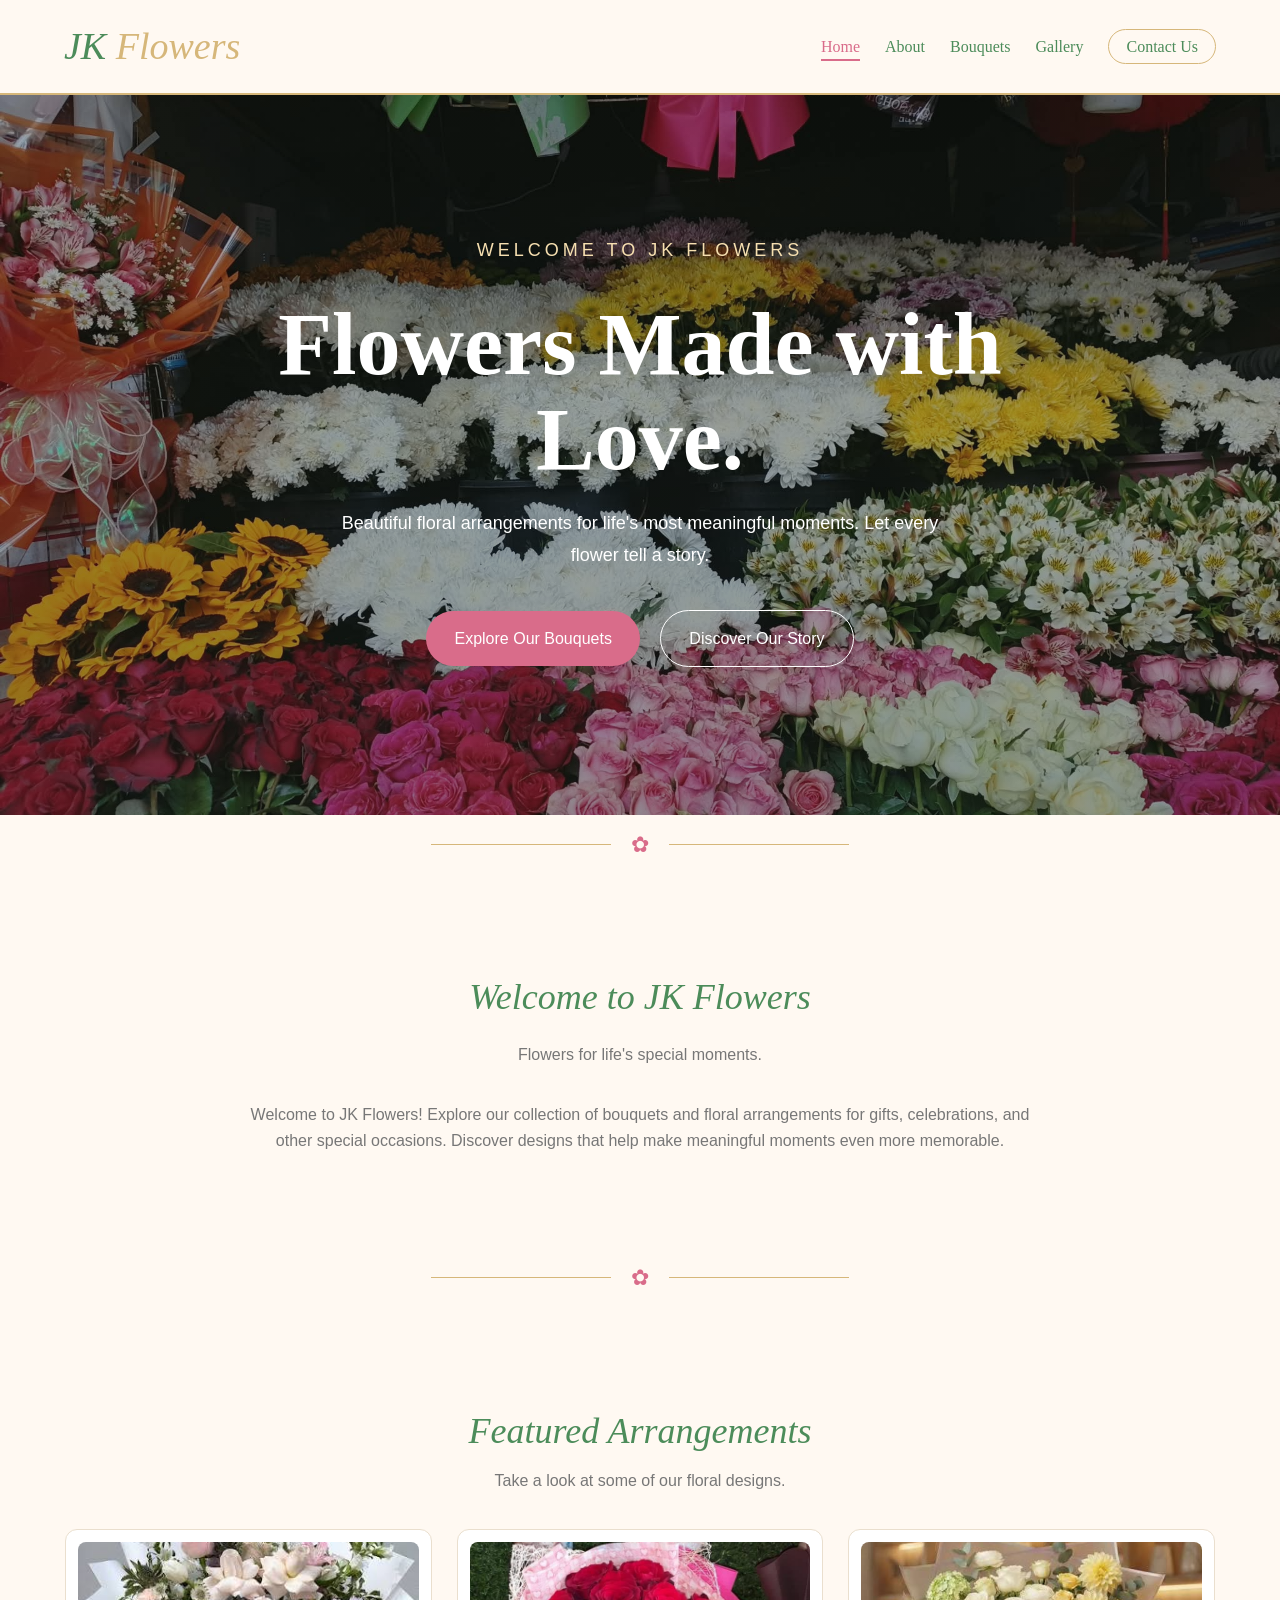
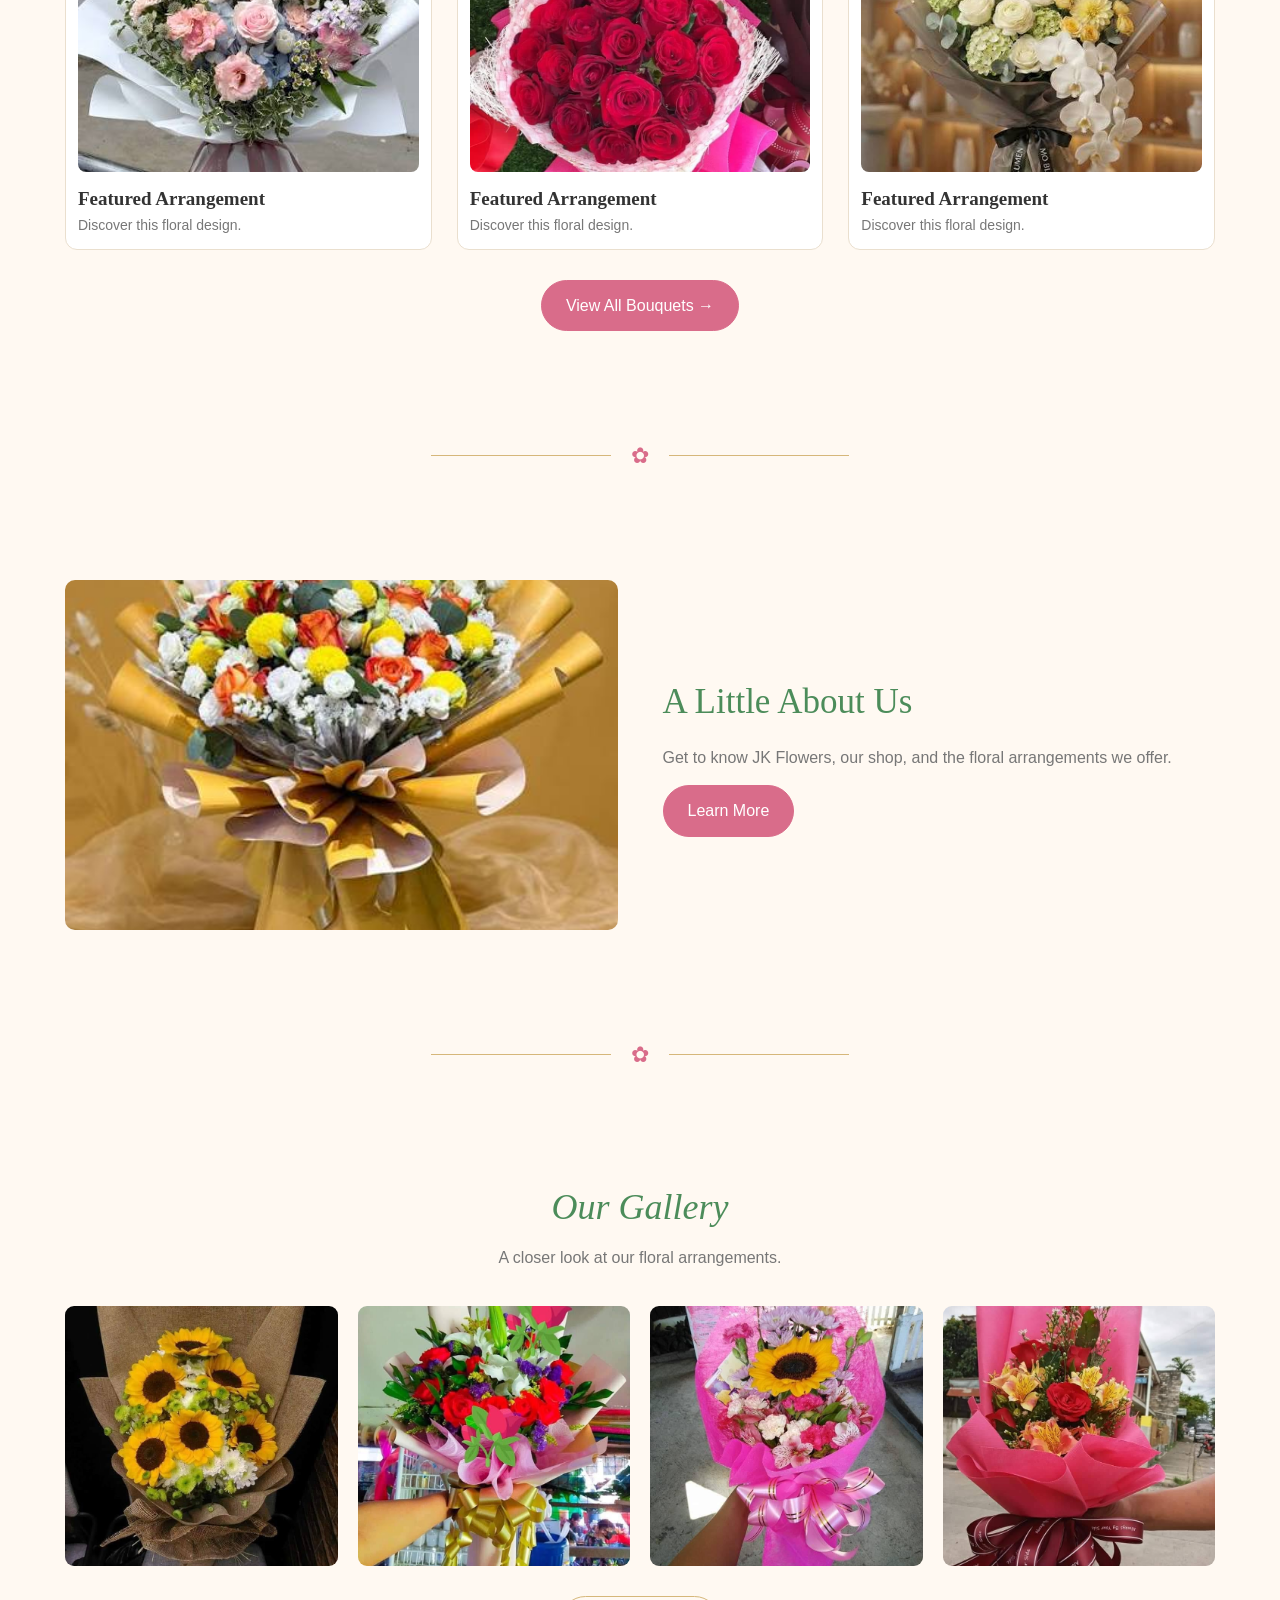
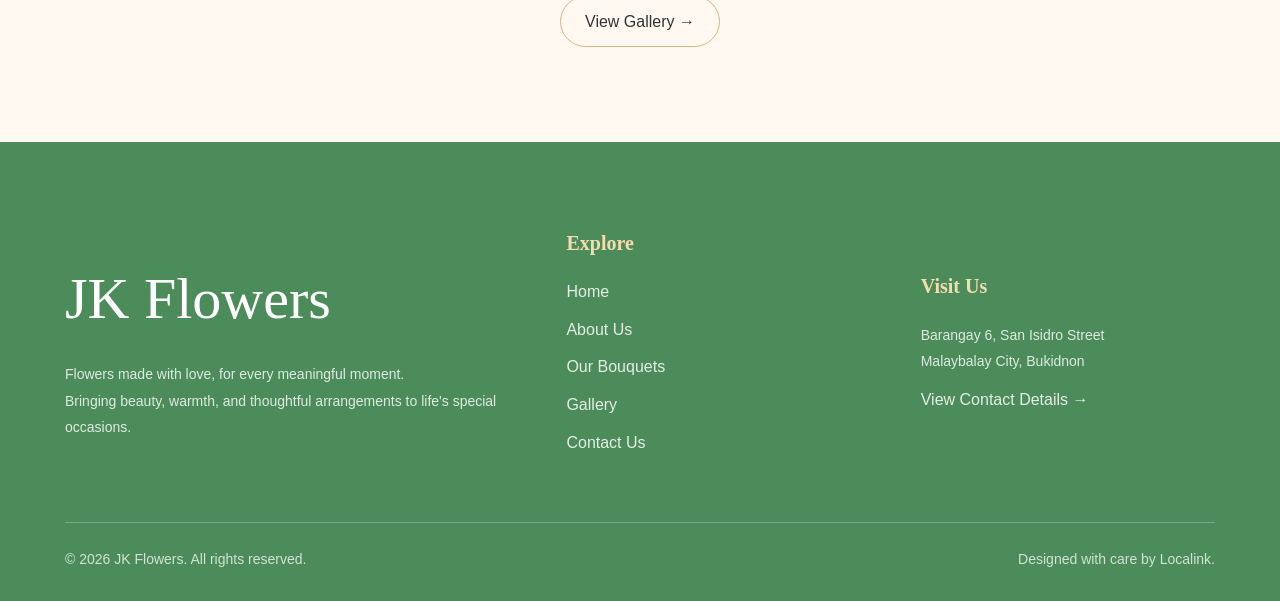
==== index.html @ 7b464dab "Add files via upload" ====
<!DOCTYPE html>
<html lang="en">
<head>
    <meta charset="UTF-8">
    <meta name="viewport" content="width=device-width, initial-scale=1.0">
    <meta name="description" content="Discover flower arrangements from JK Flowers in Malaybalay City.">
    <title>JK Flowers | Home</title>
    <link rel="stylesheet" href="style.css">
</head>
<body>

<header>
    <nav class="navbar">
        <a href="index.html" class="logo">JK <span>Flowers</span></a>

        <ul class="nav-links">
            <li><a href="index.html" class="active">Home</a></li>
            <li><a href="about.html">About</a></li>
            <li><a href="bouquets.html">Bouquets</a></li>
            <li><a href="gallery.html">Gallery</a></li>
            <li><a href="contact.html" class="contact-link">Contact Us</a></li>
        </ul>
    </nav>
</header>

<main>


<section class="hero-full">
    
    <div class="hero-content">
        <p class="eyebrow">WELCOME TO JK FLOWERS</p>

        <h1>Flowers Made with Love.</h1>

        <p>
            Beautiful floral arrangements for life's most
            meaningful moments. Let every flower tell a story.
        </p>

        <a href="bouquets.html" class="button">
            Explore Our Bouquets
        </a>

        <a href="about.html" class="button button-outline">
            Discover Our Story
        </a>
    </div>
</section>

<div class="section-divider">
    <span>✿</span>
</div>


    <section class="section">
        <div class="container intro">
            <div class="section-title">
                <h2>Welcome to JK Flowers</h2>
                <p>Flowers for life's special moments.</p>
            </div>

            <p>
                Welcome to JK Flowers! Explore our collection
                of bouquets and floral arrangements for gifts,
                celebrations, and other special occasions.
                Discover designs that help make meaningful
                moments even more memorable.
            </p>
        </div>
    </section>

<div class="section-divider">
    <span>✿</span>
</div>

    <section class="section">
        <div class="container">

            <div class="section-title">
                <h2>Featured Arrangements</h2>
                <p>Take a look at some of our floral designs.</p>
            </div>

            <div class="product-grid">

                <article class="product-card">
                    <img src="images/bouquet1.jpg"
                         alt="Featured flower arrangement one">
                    <h3>Featured Arrangement</h3>
                    <p>Discover this floral design.</p>
                </article>

                <article class="product-card">
                    <img src="images/bouquet2.jpg"
                         alt="Featured flower arrangement two">
                    <h3>Featured Arrangement</h3>
                    <p>Discover this floral design.</p>
                </article>

                <article class="product-card">
                    <img src="images/bouquet3.jpg"
                         alt="Featured flower arrangement three">
                    <h3>Featured Arrangement</h3>
                    <p>Discover this floral design.</p>
                </article>

            </div>

            <div style="text-align: center; margin-top: 30px;">
                <a href="bouquets.html" class="btn">
                    View All Bouquets →
                </a>
            </div>

        </div>
    </section>

<div class="section-divider">
    <span>✿</span>
</div>

    <section class="section">
        <div class="container about-layout">

            <div>
                <img src="images/shop.jpg"
                     alt="JK Flowers shop">
            </div>

            <div>
                <h2>A Little About Us</h2>

                <p>
                    Get to know JK Flowers, our shop, and the
                    floral arrangements we offer.
                </p>

                <a href="about.html" class="btn">
                    Learn More
                </a>
            </div>

        </div>
    </section>

<div class="section-divider">
    <span>✿</span>
</div>

    <section class="section">
        <div class="container">

            <div class="section-title">
                <h2>Our Gallery</h2>
                <p>A closer look at our floral arrangements.</p>
            </div>

            <div class="gallery-grid">
                <img src="images/bouquet4.jpg" alt="Flower arrangement">
                <img src="images/bouquet5.jpg" alt="Flower arrangement">
                <img src="images/bouquet6.jpg" alt="Flower arrangement">
                <img src="images/bouquet7.jpg" alt="Flower arrangement">
            </div>

            <div style="text-align: center; margin-top: 30px;">
                <a href="gallery.html" class="btn btn-outline">
                    View Gallery →
                </a>
            </div>

        </div>
    </section>

</main>


<footer class="site-footer">
    <div class="container">

        <div class="footer-content">

            <div class="footer-brand">
                <h2>JK Flowers</h2>
                <p>
                    Flowers made with love, for every
                    meaningful moment.
                </p>
                <p>
                    Bringing beauty, warmth, and thoughtful
                    arrangements to life's special occasions.
                </p>
            </div>

            <div class="footer-column">
                <h3>Explore</h3>
                <a href="index.html">Home</a>
                <a href="about.html">About Us</a>
                <a href="bouquets.html">Our Bouquets</a>
                <a href="gallery.html">Gallery</a>
                <a href="contact.html">Contact Us</a>
            </div>

            <div class="footer-column">
                <h3>Visit Us</h3>
                <p>Barangay 6, San Isidro Street</p>
                <p>Malaybalay City, Bukidnon</p>
                <a href="contact.html">View Contact Details →</a>
            </div>

        </div>

        <div class="footer-bottom">
            <p>© 2026 JK Flowers. All rights reserved.</p>
            <p>Designed with care by Localink.</p>
        </div>

    </div>
</footer>


</body>
</html>
---- style.css ----
:root {
    --rose: #D96C8A;
    --green: #4C8C5A;
    --white: #FFFFFF;
    --gold: #D6B77A;
    --ivory: #FFF9F2;
    --text: #333333;
    --muted: #777777;
}


* {
    margin: 0;
    padding: 0;
    box-sizing: border-box;
}

html {
    scroll-behavior: smooth;
}

body {
    background: var(--ivory);
    color: var(--text);
    font-family: Arial, Helvetica, sans-serif;
    line-height: 1.6;
}

img {
    display: block;
    width: 100%;
    object-fit: cover;
}

a {
    color: inherit;
    text-decoration: none;
}


@view-transition {
    navigation: auto;
}

::view-transition-old(root) {
    animation: fade-out 0.2s ease both;
}

::view-transition-new(root) {
    animation: fade-in 0.35s ease both;
}

@keyframes fade-out {
    from {
        opacity: 1;
    }

    to {
        opacity: 0;
    }
}

@keyframes fade-in {
    from {
        opacity: 0;
        transform: translateY(8px);
    }

    to {
        opacity: 1;
        transform: translateY(0);
    }
}



@keyframes page-entrance {
    from {
        opacity: 0;
        transform: translateY(10px);
    }

    to {
        opacity: 1;
        transform: translateY(0);
    }
}

body {
    animation: page-entrance 0.5s ease;
}



header {
    background: var(--ivory);
    border-bottom: 2px solid var(--gold);
    position: sticky;
    top: 0;
    z-index: 100;
}

.navbar {
    max-width: 1200px;
    width: 90%;
    margin: auto;
    padding: 16px 0;

    display: flex;
    align-items: center;
    justify-content: space-between;
    gap: 25px;
}

.logo {
    color: var(--green);
    font-family: Georgia, serif;
    font-size: 27px;
    font-weight: bold;
    font-style: italic;
}

.nav-links {
    display: flex;
    align-items: center;
    gap: 25px;
    list-style: none;
}

.nav-links a {
    color: var(--green);
    font-family: Georgia, serif;
    font-size: 16px;
    position: relative;
    transition: color 0.3s ease;
}



.nav-links a::after {
    content: "";
    position: absolute;
    width: 0;
    height: 2px;
    left: 0;
    bottom: -6px;
    background: var(--rose);
    transition: width 0.3s ease;
}

.nav-links a:hover::after,
.nav-links a.active::after {
    width: 100%;
}

.nav-links a:hover,
.nav-links a.active {
    color: var(--rose);
}

.contact-link {
    border: 1px solid var(--gold);
    border-radius: 25px;
    padding: 8px 17px;
}



.btn {
    display: inline-block;
    background: var(--rose);
    color: var(--white);
    border: 1px solid var(--rose);
    border-radius: 30px;
    padding: 12px 24px;
    transition: all 0.3s ease;
}

.btn:hover {
    background: var(--green);
    border-color: var(--green);
    transform: translateY(-3px);
}

.btn-outline {
    background: transparent;
    color: var(--text);
    border-color: var(--gold);
}

.btn-outline:hover {
    background: var(--gold);
    color: var(--white);
}



.container {
    max-width: 1150px;
    width: 90%;
    margin: auto;
}

.section {
    padding: 75px 0;
}

.section-title {
    text-align: center;
    margin-bottom: 35px;
}

.section-title h2 {
    color: var(--green);
    font-family: Georgia, serif;
    font-size: 36px;
    font-style: italic;
    font-weight: normal;
}

.section-title p {
    color: var(--muted);
    margin-top: 8px;
}



.hero {
    max-width: 1200px;
    width: 90%;
    margin: auto;
    padding: 65px 0;

    display: grid;
    grid-template-columns: 1fr 1fr;
    align-items: center;
    gap: 55px;
}

.hero-text h1 {
    font-family: Georgia, serif;
    font-size: clamp(42px, 5vw, 66px);
    font-weight: normal;
    line-height: 1.1;
    margin-bottom: 20px;
}

.hero-text h1 span {
    color: var(--rose);
    font-style: italic;
}

.hero-text p {
    color: var(--muted);
    margin-bottom: 25px;
}

.hero-buttons {
    display: flex;
    gap: 12px;
    flex-wrap: wrap;
}

.hero-image img {
    height: 390px;
    border-radius: 8px;
    box-shadow: 12px 12px 0 var(--gold);
    animation: gentle-float 6s ease-in-out infinite;
}

@keyframes gentle-float {
    0%, 100% {
        transform: translateY(0);
    }

    50% {
        transform: translateY(-7px);
    }
}



.intro {
    max-width: 800px;
    margin: auto;
    text-align: center;
}

.intro p {
    color: var(--muted);
    margin-top: 15px;
}



.product-grid {
    display: grid;
    grid-template-columns: repeat(3, 1fr);
    gap: 25px;
}

.product-card {
    background: var(--white);
    padding: 12px;
    border: 1px solid #eadfce;
    border-radius: 12px;
    overflow: hidden;

    transition:
        transform 0.35s ease,
        box-shadow 0.35s ease;
}

.product-card:hover {
    transform: translateY(-8px);
    box-shadow: 0 12px 25px rgba(51, 51, 51, 0.12);
}

.product-card img {
    height: 230px;
    border-radius: 8px;
    transition: transform 0.5s ease;
}

.product-card:hover img {
    transform: scale(1.04);
}

.product-card h3 {
    font-family: Georgia, serif;
    font-size: 19px;
    margin-top: 12px;
}

.product-card p {
    color: var(--muted);
    font-size: 14px;
}



.page-banner {
    text-align: center;
    padding: 55px 20px 35px;
}

.page-banner h1 {
    color: var(--green);
    font-family: Georgia, serif;
    font-size: 48px;
    font-weight: normal;
    font-style: italic;
}

.page-banner p {
    color: var(--muted);
    margin-top: 8px;
}



.about-layout {
    display: grid;
    grid-template-columns: 1fr 1fr;
    align-items: center;
    gap: 45px;
}

.about-layout img {
    height: 350px;
    border-radius: 10px;
}

.about-layout h2 {
    color: var(--green);
    font-family: Georgia, serif;
    font-size: 35px;
    font-weight: normal;
    margin-bottom: 15px;
}

.about-layout p {
    color: var(--muted);
    margin-bottom: 15px;
}



.bouquet-grid {
    display: grid;
    grid-template-columns: repeat(4, 1fr);
    gap: 25px;
}

.bouquet-card {
    text-align: center;
}

.bouquet-card img {
    height: 230px;
    border-radius: 9px;
    transition: transform 0.4s ease;
}

.bouquet-card:hover img {
    transform: scale(1.04);
}

.bouquet-info {
    background: var(--white);
    border: 1px solid var(--gold);
    border-radius: 12px;
    padding: 12px;
    margin-top: 12px;
}

.bouquet-info h3 {
    font-family: Georgia, serif;
    font-weight: normal;
}

.bouquet-info p {
    color: var(--muted);
    font-size: 13px;
}



.gallery-grid {
    display: grid;
    grid-template-columns: repeat(4, 1fr);
    gap: 20px;
}

.gallery-grid img {
    height: 260px;
    border-radius: 9px;
    transition:
        transform 0.4s ease,
        box-shadow 0.4s ease;
}

.gallery-grid img:hover {
    transform: scale(1.04);
    box-shadow: 0 10px 20px rgba(0, 0, 0, 0.15);
}

.contact-grid {
    display: grid;
    grid-template-columns: repeat(3, 1fr);
    gap: 22px;
}

.contact-card {
    background: var(--white);
    padding: 28px;
    border-radius: 12px;
    border: 1px solid #eadfce;
    text-align: center;

    transition:
        transform 0.3s ease,
        box-shadow 0.3s ease;
}

.contact-card:hover {
    transform: translateY(-6px);
    box-shadow: 0 8px 18px rgba(51, 51, 51, 0.08);
}

.contact-card h3 {
    color: var(--green);
    font-family: Georgia, serif;
    margin-bottom: 10px;
}

.contact-card p {
    color: var(--muted);
    font-size: 14px;
}

.map-link {
    display: inline-block;
    color: var(--rose);
    font-weight: bold;
    margin-top: 12px;
    transition: color 0.3s ease;
}

.map-link:hover {
    color: var(--green);
}


.map-section {
    margin-top: 50px;
    text-align: center;
}

.map-section h2 {
    color: var(--green);
    font-family: Georgia, serif;
    font-size: 32px;
    margin-bottom: 10px;
}

.map-section > p {
    color: var(--muted);
    margin-bottom: 20px;
}

.map-container {
    overflow: hidden;
    border-radius: 15px;
    border: 2px solid var(--gold);
    box-shadow: 0 8px 20px rgba(0, 0, 0, 0.08);
}

.map-container iframe {
    display: block;
    width: 100%;
    height: 350px;
    border: 0;
}



footer {
    background: var(--green);
    color: var(--white);
    margin-top: 60px;
    padding: 30px 5%;
}

.footer-content {
    max-width: 1150px;
    margin: auto;

    display: flex;
    align-items: center;
    justify-content: space-between;
    flex-wrap: wrap;
    gap: 25px;
}

.footer-content p {
    font-size: 14px;
}

.footer-content a {
    text-decoration: underline;
}



@media (max-width: 850px) {
    .navbar {
        flex-direction: column;
    }

    .nav-links {
        gap: 15px;
        flex-wrap: wrap;
        justify-content: center;
    }

    .hero {
        gap: 25px;
    }

    .bouquet-grid,
    .gallery-grid {
        grid-template-columns: repeat(2, 1fr);
    }
}



@media (max-width: 600px) {
    .hero,
    .about-layout {
        grid-template-columns: 1fr;
    }

    .hero {
        padding: 40px 0;
    }

    .hero-image img {
        height: 280px;
    }

    .product-grid,
    .contact-grid {
        grid-template-columns: 1fr;
    }

    .bouquet-grid,
    .gallery-grid {
        grid-template-columns: repeat(2, 1fr);
        gap: 12px;
    }

    .bouquet-card img,
    .gallery-grid img {
        height: 170px;
    }

    .section {
        padding: 45px 0;
    }

    .section-title h2 {
        font-size: 29px;
    }

    .page-banner h1 {
        font-size: 38px;
    }

    .footer-content {
        flex-direction: column;
        text-align: center;
    }

    .map-container iframe {
        height: 280px;
    }
}



@media (prefers-reduced-motion: reduce) {
    *,
    *::before,
    *::after {
        animation-duration: 0.01ms !important;
        animation-iteration-count: 1 !important;
        scroll-behavior: auto !important;
        transition-duration: 0.01ms !important;
    }
}



.contact-section {
    background: var(--ivory);
    padding: 80px 0;
}

.contact-grid {
    display: grid;
    grid-template-columns: repeat(3, 1fr);
    gap: 25px;
}

.contact-card {
    display: block;
    padding: 35px 25px;
    background: var(--white);
    border: 1px solid rgba(214, 183, 122, 0.35);
    border-radius: 18px;
    text-align: center;
    color: var(--text);
    text-decoration: none;
    box-shadow: 0 8px 25px rgba(0, 0, 0, 0.04);
    transition: transform 0.3s ease, box-shadow 0.3s ease;
}

.contact-card:hover {
    transform: translateY(-8px);
    box-shadow: 0 15px 35px rgba(0, 0, 0, 0.09);
}

.contact-icon {
    width: 60px;
    height: 60px;
    margin: 0 auto 20px;
    display: flex;
    align-items: center;
    justify-content: center;
    border-radius: 50%;
    background: var(--ivory);
    color: var(--rose);
    font-size: 30px;
}

.contact-card h3 {
    color: var(--green);
    margin-bottom: 15px;
    font-size: 21px;
}

.contact-card p {
    color: var(--muted);
    margin: 8px 0;
    line-height: 1.6;
}

.location-link {
    display: inline-block;
    margin-top: 18px;
    color: var(--rose);
    font-weight: bold;
}

.contact-note {
    display: inline-block;
    margin-top: 15px;
    color: var(--muted);
    font-size: 13px;
}



.map-popup {
    position: fixed;
    inset: 0;
    z-index: 9999;
    display: flex;
    align-items: center;
    justify-content: center;
    padding: 20px;
    opacity: 0;
    visibility: hidden;
    transition: opacity 0.3s ease, visibility 0.3s ease;
}

.map-popup:target {
    opacity: 1;
    visibility: visible;
}

.map-overlay {
    position: absolute;
    inset: 0;
    background: rgba(25, 35, 25, 0.7);
    backdrop-filter: blur(5px);
}

.map-popup-content {
    position: relative;
    z-index: 1;
    width: min(750px, 100%);
    padding: 25px;
    background: var(--white);
    border-radius: 18px;
    box-shadow: 0 20px 60px rgba(0, 0, 0, 0.2);
    transform: translateY(20px);
    transition: transform 0.3s ease;
}

.map-popup:target .map-popup-content {
    transform: translateY(0);
}

.map-popup-header {
    display: flex;
    align-items: center;
    justify-content: space-between;
    gap: 15px;
    margin-bottom: 20px;
}

.map-popup-header h2 {
    color: var(--green);
    margin-top: 5px;
}

.map-close {
    display: flex;
    align-items: center;
    justify-content: center;
    width: 40px;
    height: 40px;
    border-radius: 50%;
    background: var(--ivory);
    color: var(--rose);
    text-decoration: none;
    font-size: 28px;
    transition: background 0.3s ease;
}

.map-close:hover {
    background: #f5e5e9;
}

.map-popup iframe {
    display: block;
    width: 100%;
    border-radius: 12px;
}

.map-directions {
    display: inline-block;
    margin-top: 18px;
}



@media (max-width: 850px) {
    .contact-grid {
        grid-template-columns: 1fr 1fr;
    }
}

@media (max-width: 600px) {
    .contact-grid {
        grid-template-columns: 1fr;
    }

    .map-popup-content {
        padding: 18px;
    }

    .map-popup iframe {
        height: 320px;
    }
}

/* ==================================
   NEW CURSIVE LOGO
================================== */

.logo {
    font-family: "Brush Script MT", "Segoe Script", cursive;
    font-size: 38px;
    font-weight: normal;
    letter-spacing: 0;
    color: var(--green);
    text-decoration: none;
}
.logo span {
    color: #D6B77A;
    font-size: 38px;
}

/* ==================================
   LARGE HOMEPAGE HERO
================================== */

.hero {
    min-height: 680px;
}

.hero-full {
    position: relative;
    min-height: 720px;
    display: flex;
    align-items: center;
    justify-content: center;
    overflow: hidden;
    background:
        linear-gradient(
            rgba(25, 35, 25, 0.35),
            rgba(25, 35, 25, 0.48)
        ),
        url("images/hero.jpg") center 45% / cover no-repeat;
    color: white;
    text-align: center;
}

.hero-full .hero-content {
    position: relative;
    z-index: 2;
    width: min(850px, 90%);
    padding: 80px 20px;
}

.hero-full .eyebrow {
    color: #f6dfb0;
    letter-spacing: 4px;
}

.hero-full h1 {
    color: white;
    font-family: Georgia, serif;
    font-size: clamp(48px, 7vw, 88px);
    line-height: 1.08;
    margin: 20px 0;
}

.hero-full p {
    color: white;
    font-size: 18px;
    line-height: 1.8;
    max-width: 620px;
    margin: 0 auto 30px;
}

.hero-full .button {
    display: inline-block;
    margin: 6px;
}

/* ==================================
   SECTION SEPARATORS
================================== */

.section-divider {
    display: flex;
    align-items: center;
    justify-content: center;
    gap: 20px;
    padding: 12px 0;
    background: var(--ivory);
}

.section-divider::before,
.section-divider::after {
    content: "";
    width: min(180px, 25%);
    height: 1px;
    background: var(--gold);
}

.section-divider span {
    color: var(--rose);
    font-size: 22px;
}

/* Give sections more breathing room */

.section {
    padding-top: 95px;
    padding-bottom: 95px;
}

/* ==================================
   BIGGER FOOTER
================================== */

.site-footer {
    background: var(--green);
    color: white;
    padding: 85px 0 30px;
    margin-top: 0;
}

.footer-content {
    display: grid;
    grid-template-columns: 1.5fr 1fr 1fr;
    gap: 60px;
    padding-bottom: 55px;
}

.footer-brand h2 {
    font-family: "Brush Script MT", "Segoe Script", cursive;
    font-size: 58px;
    font-weight: normal;
    color: white;
    margin-bottom: 15px;
}

.footer-brand p,
.footer-column p {
    color: rgba(255, 255, 255, 0.82);
    line-height: 1.9;
}

.footer-column h3 {
    color: #f4dcae;
    font-family: Georgia, serif;
    font-size: 20px;
    margin-bottom: 20px;
}

.footer-column a {
    display: block;
    width: fit-content;
    margin: 12px 0;
    color: rgba(255, 255, 255, 0.85);
    text-decoration: none;
    transition: color 0.3s ease, transform 0.3s ease;
}

.footer-column a:hover {
    color: #f4dcae;
    transform: translateX(5px);
}

.footer-bottom {
    border-top: 1px solid rgba(255, 255, 255, 0.25);
    padding-top: 25px;
    display: flex;
    justify-content: space-between;
    gap: 15px;
    flex-wrap: wrap;
    color: rgba(255, 255, 255, 0.75);
    font-size: 14px;
}

/* ==================================
   PRODUCT POPUP
================================== */

.product-popup {
    position: fixed;
    inset: 0;
    z-index: 9999;
    display: flex;
    justify-content: center;
    align-items: center;
    padding: 20px;
    opacity: 0;
    visibility: hidden;
    transition: opacity 0.3s ease, visibility 0.3s ease;
}

.product-popup:target {
    opacity: 1;
    visibility: visible;
}

.product-overlay {
    position: absolute;
    inset: 0;
    background: rgba(25, 35, 25, 0.75);
    backdrop-filter: blur(6px);
}

.product-popup-content {
    position: relative;
    z-index: 1;
    width: min(850px, 100%);
    background: var(--white);
    border-radius: 20px;
    overflow: hidden;
    display: grid;
    grid-template-columns: 1fr 1fr;
    box-shadow: 0 20px 70px rgba(0, 0, 0, 0.25);
    transform: translateY(25px);
    transition: transform 0.3s ease;
}

.product-popup:target .product-popup-content {
    transform: translateY(0);
}

.product-popup-image {
    width: 100%;
    height: 100%;
    min-height: 430px;
    object-fit: cover;
}

.product-popup-details {
    padding: 45px 35px;
    display: flex;
    flex-direction: column;
    justify-content: center;
}

.product-popup-details .eyebrow {
    color: var(--rose);
    letter-spacing: 2px;
    font-size: 12px;
}

.product-popup-details h2 {
    color: var(--green);
    font-family: Georgia, serif;
    font-size: 32px;
    margin: 12px 0;
}

.product-price {
    color: var(--rose);
    font-size: 19px;
    font-weight: bold;
    margin: 18px 0;
}

.product-description {
    color: var(--muted);
    line-height: 1.8;
}

.product-popup-actions {
    display: flex;
    align-items: center;
    gap: 12px;
    flex-wrap: wrap;
    margin-top: 28px;
}

.product-next,
.product-prev {
    display: inline-block;
    padding: 12px 20px;
    background: var(--rose);
    color: white;
    text-decoration: none;
    border-radius: 30px;
    transition: background 0.3s ease;
}

.product-next:hover,
.product-prev:hover {
    background: var(--green);
}

.product-close {
    position: absolute;
    z-index: 2;
    top: 15px;
    right: 18px;
    width: 38px;
    height: 38px;
    display: flex;
    align-items: center;
    justify-content: center;
    border-radius: 50%;
    background: var(--ivory);
    color: var(--green);
    text-decoration: none;
    font-size: 25px;
}

/* Make product cards clickable */

.product-card {
    cursor: pointer;
}

.product-card a {
    text-decoration: none;
    color: inherit;
}

/* ==================================
   RESPONSIVE DESIGN
================================== */

@media (max-width: 850px) {
    .footer-content {
        grid-template-columns: 1fr 1fr;
        gap: 35px;
    }

    .hero-full {
        min-height: 600px;
    }
}

@media (max-width: 600px) {
    .logo {
        font-size: 30px;
    }

    .hero-full {
        min-height: 570px;
    }

    .hero-full h1 {
        font-size: 48px;
    }

    .section {
        padding-top: 65px;
        padding-bottom: 65px;
    }

    .footer-content {
        grid-template-columns: 1fr;
        gap: 30px;
    }

    .footer-brand h2 {
        font-size: 48px;
    }

    .product-popup-content {
        grid-template-columns: 1fr;
        max-height: 90vh;
        overflow-y: auto;
    }

    .product-popup-image {
        min-height: 250px;
        max-height: 300px;
    }

    .product-popup-details {
        padding: 25px;
    }
}
.hero-full .button {
    display: inline-block;
    padding: 15px 28px;
    margin: 8px;
    border-radius: 30px;
    background: var(--rose);
    color: white;
    text-decoration: none;
    transition: 0.3s ease;
}

.hero-full .button:hover {
    background: var(--green);
    transform: translateY(-3px);
}

.hero-full .button-outline {
    background: transparent;
    border: 1px solid white;
    color: white;
}

.hero-full .button-outline:hover {
    background: white;
    color: var(--green);
}
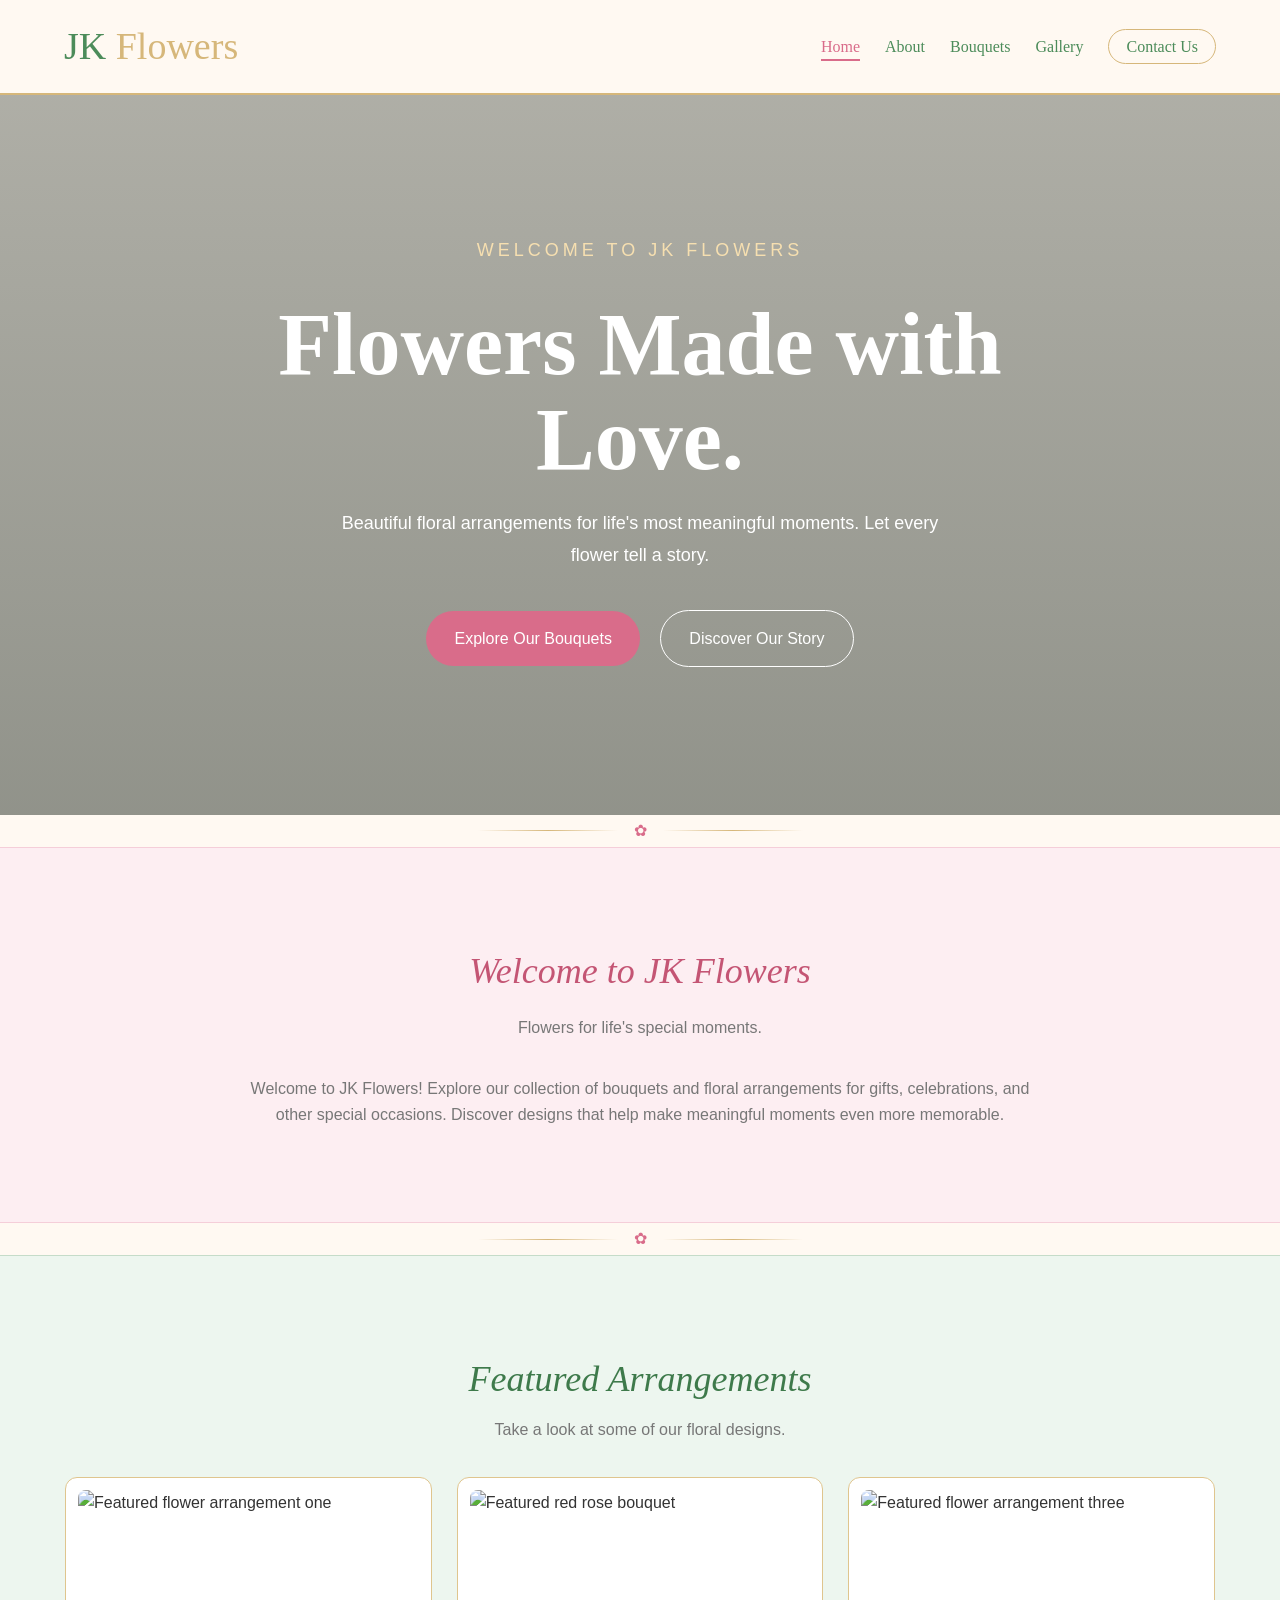
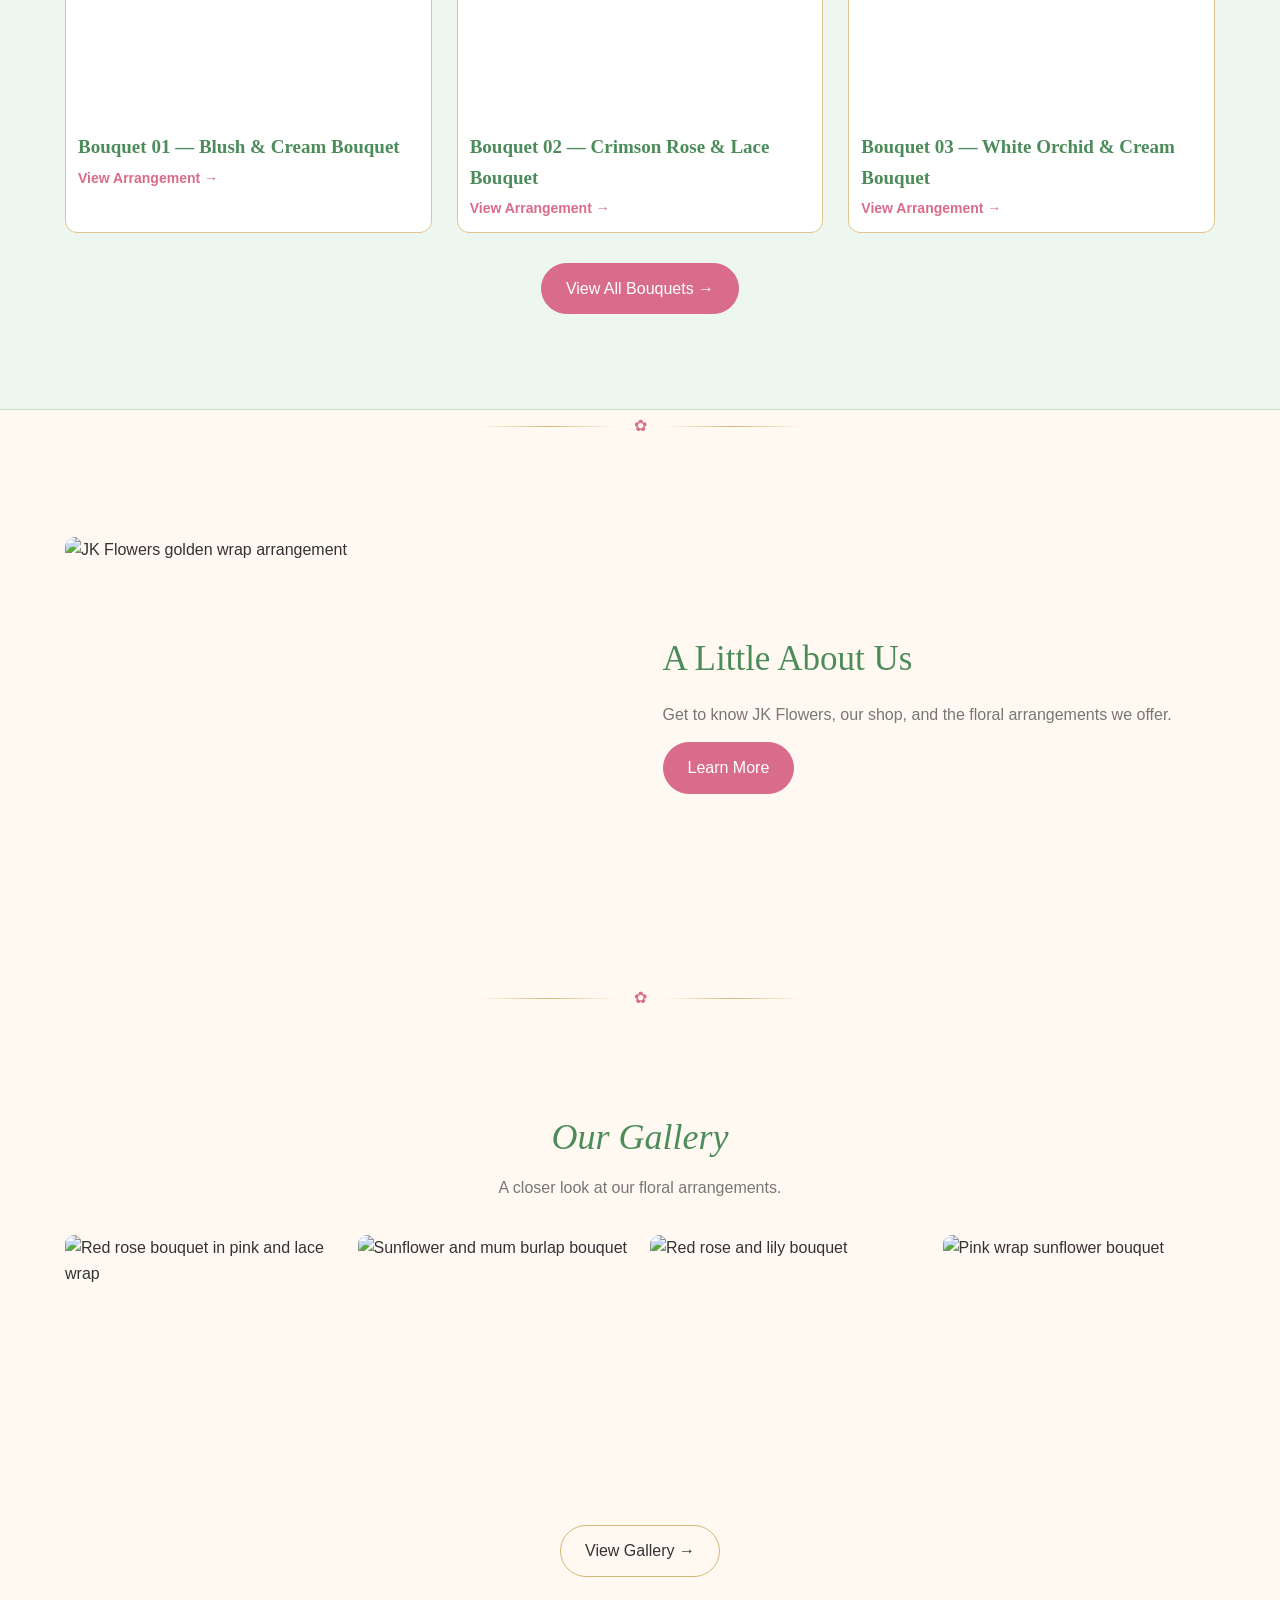
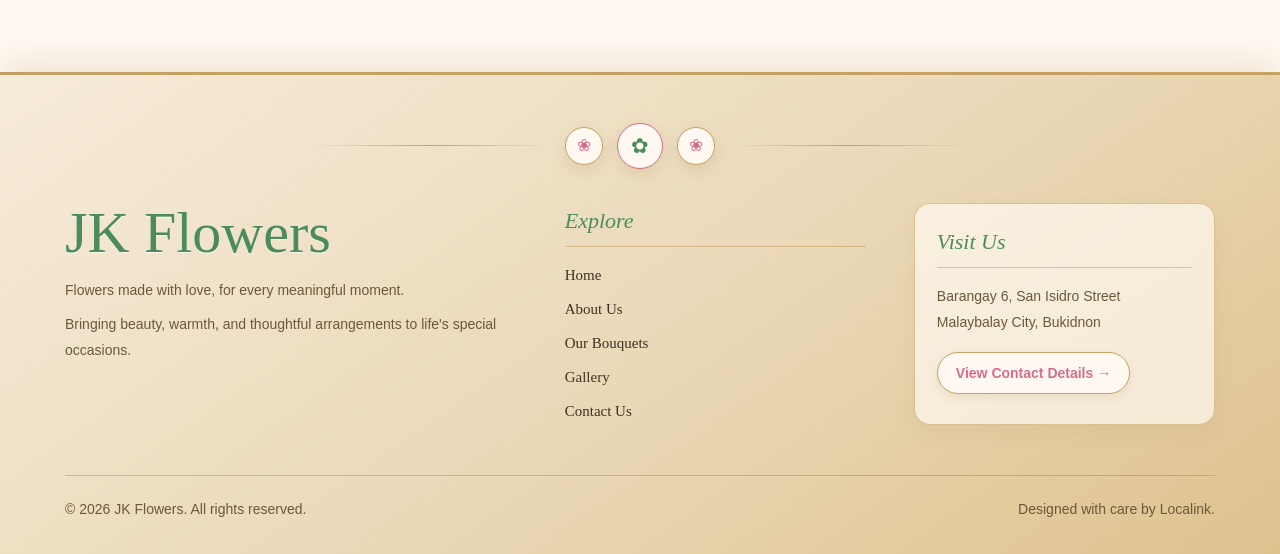
==== commit d139a2a7: "Refactor HTML structure and update content" ====
--- a/index.html
+++ b/index.html
@@ -1,4 +1,3 @@
-
 <!DOCTYPE html>
 <html lang="en">
 <head>
@@ -26,9 +25,8 @@
 
 <main>
 
-
 <section class="hero-full">
-    
+
     <div class="hero-content">
         <p class="eyebrow">WELCOME TO JK FLOWERS</p>
 
@@ -49,12 +47,11 @@
     </div>
 </section>
 
-<div class="section-divider">
-    <span>✿</span>
-</div>
-
-
-    <section class="section">
+<div class="section-divider divider-floral">
+    <span>✿</span>
+</div>
+
+    <section class="section welcome-palette">
         <div class="container intro">
             <div class="section-title">
                 <h2>Welcome to JK Flowers</h2>
@@ -71,11 +68,11 @@
         </div>
     </section>
 
-<div class="section-divider">
-    <span>✿</span>
-</div>
-
-    <section class="section">
+<div class="section-divider divider-floral">
+    <span>✿</span>
+</div>
+
+    <section class="section featured-palette">
         <div class="container">
 
             <div class="section-title">
@@ -85,26 +82,26 @@
 
             <div class="product-grid">
 
-                <article class="product-card">
-                    <img src="images/bouquet1.jpg"
+                <a href="bouquets.html#product-1" class="product-card">
+                    <img src="assets/bouquet1.jpg"
                          alt="Featured flower arrangement one">
-                    <h3>Featured Arrangement</h3>
-                    <p>Discover this floral design.</p>
-                </article>
-
-                <article class="product-card">
-                    <img src="images/bouquet2.jpg"
-                         alt="Featured flower arrangement two">
-                    <h3>Featured Arrangement</h3>
-                    <p>Discover this floral design.</p>
-                </article>
-
-                <article class="product-card">
-                    <img src="images/bouquet3.jpg"
+                    <h3>Bouquet 01 — Blush &amp; Cream Bouquet</h3>
+                    <p>View Arrangement →</p>
+                </a>
+
+                <a href="bouquets.html#product-2" class="product-card">
+                    <img src="assets/bouquet2.jpg"
+                         alt="Featured red rose bouquet">
+                    <h3>Bouquet 02 — Crimson Rose &amp; Lace Bouquet</h3>
+                    <p>View Arrangement →</p>
+                </a>
+
+                <a href="bouquets.html#product-3" class="product-card">
+                    <img src="assets/bouquet3.jpg"
                          alt="Featured flower arrangement three">
-                    <h3>Featured Arrangement</h3>
-                    <p>Discover this floral design.</p>
-                </article>
+                    <h3>Bouquet 03 — White Orchid &amp; Cream Bouquet</h3>
+                    <p>View Arrangement →</p>
+                </a>
 
             </div>
 
@@ -117,7 +114,7 @@
         </div>
     </section>
 
-<div class="section-divider">
+<div class="section-divider divider-floral">
     <span>✿</span>
 </div>
 
@@ -125,8 +122,8 @@
         <div class="container about-layout">
 
             <div>
-                <img src="images/shop.jpg"
-                     alt="JK Flowers shop">
+                <img src="assets/shop.jpg"
+                     alt="JK Flowers golden wrap arrangement">
             </div>
 
             <div>
@@ -145,7 +142,7 @@
         </div>
     </section>
 
-<div class="section-divider">
+<div class="section-divider divider-floral">
     <span>✿</span>
 </div>
 
@@ -158,10 +155,10 @@
             </div>
 
             <div class="gallery-grid">
-                <img src="images/bouquet4.jpg" alt="Flower arrangement">
-                <img src="images/bouquet5.jpg" alt="Flower arrangement">
-                <img src="images/bouquet6.jpg" alt="Flower arrangement">
-                <img src="images/bouquet7.jpg" alt="Flower arrangement">
+                <img src="assets/bouquet2.jpg" alt="Red rose bouquet in pink and lace wrap">
+                <img src="assets/bouquet4.jpg" alt="Sunflower and mum burlap bouquet">
+                <img src="assets/bouquet5.jpg" alt="Red rose and lily bouquet">
+                <img src="assets/bouquet6.jpg" alt="Pink wrap sunflower bouquet">
             </div>
 
             <div style="text-align: center; margin-top: 30px;">
@@ -175,9 +172,14 @@
 
 </main>
 
-
 <footer class="site-footer">
     <div class="container">
+
+        <div class="footer-bloom-crown">
+            <span>❀</span>
+            <span>✿</span>
+            <span>❀</span>
+        </div>
 
         <div class="footer-content">
 
@@ -202,11 +204,11 @@
                 <a href="contact.html">Contact Us</a>
             </div>
 
-            <div class="footer-column">
+            <div class="footer-column footer-visit-card">
                 <h3>Visit Us</h3>
                 <p>Barangay 6, San Isidro Street</p>
                 <p>Malaybalay City, Bukidnon</p>
-                <a href="contact.html">View Contact Details →</a>
+                <a href="contact.html" class="footer-pill-link">View Contact Details →</a>
             </div>
 
         </div>
@@ -219,6 +221,5 @@
     </div>
 </footer>
 
-
 </body>
 </html>
--- a/style.css
+++ b/style.css
@@ -1,13 +1,23 @@
 :root {
     --rose: #D96C8A;
+    --rose-deep: #C45574;
     --green: #4C8C5A;
+    --green-deep: #3E7A4B;
     --white: #FFFFFF;
     --gold: #D6B77A;
+    --gold-soft: #DFC58E;
+    --champagne: #EAD8B7;
+    --champagne-light: #F7ECDA;
+    --champagne-deep: #C5A164;
+    --champagne-ink: #3E3323;
+    --champagne-muted: #6C583B;
+    --blush-mist: #FDEEF2;
+    --sage-dew: #EDF6EF;
     --ivory: #FFF9F2;
     --text: #333333;
+    --charcoal: #3A3532;
     --muted: #777777;
 }
-
 
 * {
     margin: 0;
@@ -24,6 +34,7 @@
     color: var(--text);
     font-family: Arial, Helvetica, sans-serif;
     line-height: 1.6;
+    animation: page-entrance 0.5s ease;
 }
 
 img {
@@ -37,7 +48,6 @@
     text-decoration: none;
 }
 
-
 @view-transition {
     navigation: auto;
 }
@@ -72,8 +82,6 @@
     }
 }
 
-
-
 @keyframes page-entrance {
     from {
         opacity: 0;
@@ -85,12 +93,6 @@
         transform: translateY(0);
     }
 }
-
-body {
-    animation: page-entrance 0.5s ease;
-}
-
-
 
 header {
     background: var(--ivory);
@@ -105,7 +107,6 @@
     width: 90%;
     margin: auto;
     padding: 16px 0;
-
     display: flex;
     align-items: center;
     justify-content: space-between;
@@ -113,11 +114,17 @@
 }
 
 .logo {
-    color: var(--green);
-    font-family: Georgia, serif;
-    font-size: 27px;
-    font-weight: bold;
-    font-style: italic;
+    font-family: "Brush Script MT", "Segoe Script", cursive;
+    font-size: 38px;
+    font-weight: normal;
+    letter-spacing: 0;
+    color: var(--green);
+    text-decoration: none;
+}
+
+.logo span {
+    color: #D6B77A;
+    font-size: 38px;
 }
 
 .nav-links {
@@ -134,8 +141,6 @@
     position: relative;
     transition: color 0.3s ease;
 }
-
-
 
 .nav-links a::after {
     content: "";
@@ -164,8 +169,6 @@
     padding: 8px 17px;
 }
 
-
-
 .btn {
     display: inline-block;
     background: var(--rose);
@@ -189,11 +192,9 @@
 }
 
 .btn-outline:hover {
-    background: var(--gold);
-    color: var(--white);
-}
-
-
+    background: var(--champagne);
+    color: var(--champagne-ink);
+}
 
 .container {
     max-width: 1150px;
@@ -202,7 +203,35 @@
 }
 
 .section {
-    padding: 75px 0;
+    padding: 95px 0;
+}
+
+.welcome-palette {
+    background: var(--blush-mist);
+    border-top: 1px solid rgba(217, 108, 138, 0.25);
+    border-bottom: 1px solid rgba(217, 108, 138, 0.25);
+}
+
+.welcome-palette .section-title h2 {
+    color: var(--rose-deep);
+}
+
+.welcome-palette p {
+    color: var(--charcoal);
+}
+
+.featured-palette {
+    background: var(--sage-dew);
+    border-top: 1px solid rgba(76, 140, 90, 0.25);
+    border-bottom: 1px solid rgba(76, 140, 90, 0.25);
+}
+
+.featured-palette .section-title h2 {
+    color: var(--green-deep);
+}
+
+.featured-palette .product-card {
+    border-color: var(--gold-soft);
 }
 
 .section-title {
@@ -223,62 +252,118 @@
     margin-top: 8px;
 }
 
-
-
-.hero {
-    max-width: 1200px;
-    width: 90%;
-    margin: auto;
-    padding: 65px 0;
-
-    display: grid;
-    grid-template-columns: 1fr 1fr;
-    align-items: center;
-    gap: 55px;
-}
-
-.hero-text h1 {
+.hero-full {
+    position: relative;
+    min-height: 720px;
+    display: flex;
+    align-items: center;
+    justify-content: center;
+    overflow: hidden;
+    background:
+        linear-gradient(
+            rgba(25, 35, 25, 0.35),
+            rgba(25, 35, 25, 0.48)
+        ),
+        url("assets/hero.jpg") center 45% / cover no-repeat;
+    color: white;
+    text-align: center;
+}
+
+.hero-full .hero-content {
+    position: relative;
+    z-index: 2;
+    width: min(850px, 90%);
+    padding: 80px 20px;
+}
+
+.hero-full .eyebrow {
+    color: #f6dfb0;
+    letter-spacing: 4px;
+}
+
+.hero-full h1 {
+    color: white;
     font-family: Georgia, serif;
-    font-size: clamp(42px, 5vw, 66px);
-    font-weight: normal;
-    line-height: 1.1;
-    margin-bottom: 20px;
-}
-
-.hero-text h1 span {
+    font-size: clamp(48px, 7vw, 88px);
+    line-height: 1.08;
+    margin: 20px 0;
+}
+
+.hero-full p {
+    color: white;
+    font-size: 18px;
+    line-height: 1.8;
+    max-width: 620px;
+    margin: 0 auto 30px;
+}
+
+.hero-full .button {
+    display: inline-block;
+    padding: 15px 28px;
+    margin: 8px;
+    border-radius: 30px;
+    background: var(--rose);
+    color: white;
+    text-decoration: none;
+    transition: 0.3s ease;
+}
+
+.hero-full .button:hover {
+    background: var(--green);
+    transform: translateY(-3px);
+}
+
+.hero-full .button-outline {
+    background: transparent;
+    border: 1px solid white;
+    color: white;
+}
+
+.hero-full .button-outline:hover {
+    background: white;
+    color: var(--green);
+}
+
+.section-divider {
+    display: flex;
+    align-items: center;
+    justify-content: center;
+    gap: 20px;
+    padding: 12px 0;
+    background: var(--ivory);
+}
+
+.section-divider::before,
+.section-divider::after {
+    content: "";
+    width: min(180px, 25%);
+    height: 1px;
+    background: var(--gold);
+}
+
+.section-divider span {
     color: var(--rose);
-    font-style: italic;
-}
-
-.hero-text p {
-    color: var(--muted);
-    margin-bottom: 25px;
-}
-
-.hero-buttons {
-    display: flex;
-    gap: 12px;
-    flex-wrap: wrap;
-}
-
-.hero-image img {
-    height: 390px;
-    border-radius: 8px;
-    box-shadow: 12px 12px 0 var(--gold);
-    animation: gentle-float 6s ease-in-out infinite;
-}
-
-@keyframes gentle-float {
-    0%, 100% {
-        transform: translateY(0);
-    }
-
-    50% {
-        transform: translateY(-7px);
-    }
-}
-
-
+    font-size: 22px;
+}
+
+.section-divider.divider-floral {
+    gap: 16px;
+    padding: 8px 0;
+    background: transparent;
+}
+
+.section-divider.divider-floral::before,
+.section-divider.divider-floral::after {
+    flex: 1;
+    width: auto;
+    max-width: 140px;
+    background: linear-gradient(90deg, transparent, var(--gold), transparent);
+}
+
+.section-divider.divider-floral span {
+    font-size: 16px;
+    line-height: 1;
+}
 
 .intro {
     max-width: 800px;
@@ -291,8 +376,6 @@
     margin-top: 15px;
 }
 
-
-
 .product-grid {
     display: grid;
     grid-template-columns: repeat(3, 1fr);
@@ -300,12 +383,13 @@
 }
 
 .product-card {
+    display: block;
     background: var(--white);
     padding: 12px;
     border: 1px solid #eadfce;
     border-radius: 12px;
     overflow: hidden;
-
+    cursor: pointer;
     transition:
         transform 0.35s ease,
         box-shadow 0.35s ease;
@@ -327,17 +411,245 @@
 }
 
 .product-card h3 {
+    color: var(--green);
     font-family: Georgia, serif;
     font-size: 19px;
     margin-top: 12px;
 }
 
 .product-card p {
+    color: var(--rose);
+    font-size: 14px;
+    font-weight: bold;
+    margin-top: 4px;
+}
+
+/* =========================================
+   BOUQUETS 6-PAGE PAGINATION (PAGES 1-5: 9, PAGE 6: 5)
+   ========================================= */
+.bouquets-section {
+    padding-top: 25px;
+}
+
+.pagination-bar {
+    display: flex;
+    align-items: center;
+    justify-content: center;
+    flex-wrap: wrap;
+    gap: 10px;
+    margin-bottom: 28px;
+}
+
+.pagination-bottom {
+    margin-top: 42px;
+    margin-bottom: 0;
+}
+
+.pagination-label {
+    color: var(--champagne-muted);
+    font-family: Georgia, serif;
+    font-size: 15px;
+    margin-right: 4px;
+}
+
+.page-link {
+    display: inline-flex;
+    align-items: center;
+    justify-content: center;
+    min-width: 42px;
+    height: 42px;
+    padding: 0 14px;
+    border-radius: 999px;
+    background: var(--white);
+    border: 1px solid var(--gold);
+    color: var(--green);
+    font-family: Georgia, serif;
+    font-size: 15px;
+    font-weight: bold;
+    transition: all 0.25s ease;
+}
+
+.page-link:hover {
+    background: var(--blush-mist);
+    border-color: var(--rose);
+    color: var(--rose-deep);
+    transform: translateY(-2px);
+}
+
+.page-indicator {
+    text-align: center;
     color: var(--muted);
+    font-family: Georgia, serif;
+    font-style: italic;
+    font-size: 15px;
+    margin-bottom: 24px;
+}
+
+/* Default state: Page 1 visible, Pages 2-6 hidden */
+.bouquets-page {
+    display: none;
+}
+
+.bouquets-page-1 {
+    display: block;
+}
+
+.page-btn-1 {
+    background: var(--rose);
+    border-color: var(--rose);
+    color: var(--white);
+}
+
+/* When #page-2 is targeted */
+#page-2:target .bouquets-page-1,
+#page-2:target .bouquets-page-3,
+#page-2:target .bouquets-page-4,
+#page-2:target .bouquets-page-5,
+#page-2:target .bouquets-page-6 {
+    display: none;
+}
+#page-2:target .bouquets-page-2 {
+    display: block;
+}
+#page-2:target .page-btn-1 {
+    background: var(--white);
+    border-color: var(--gold);
+    color: var(--green);
+}
+#page-2:target .page-btn-2 {
+    background: var(--rose);
+    border-color: var(--rose);
+    color: var(--white);
+}
+
+/* When #page-3 is targeted */
+#page-3:target .bouquets-page-1,
+#page-3:target .bouquets-page-2,
+#page-3:target .bouquets-page-4,
+#page-3:target .bouquets-page-5,
+#page-3:target .bouquets-page-6 {
+    display: none;
+}
+#page-3:target .bouquets-page-3 {
+    display: block;
+}
+#page-3:target .page-btn-1 {
+    background: var(--white);
+    border-color: var(--gold);
+    color: var(--green);
+}
+#page-3:target .page-btn-3 {
+    background: var(--rose);
+    border-color: var(--rose);
+    color: var(--white);
+}
+
+/* When #page-4 is targeted */
+#page-4:target .bouquets-page-1,
+#page-4:target .bouquets-page-2,
+#page-4:target .bouquets-page-3,
+#page-4:target .bouquets-page-5,
+#page-4:target .bouquets-page-6 {
+    display: none;
+}
+#page-4:target .bouquets-page-4 {
+    display: block;
+}
+#page-4:target .page-btn-1 {
+    background: var(--white);
+    border-color: var(--gold);
+    color: var(--green);
+}
+#page-4:target .page-btn-4 {
+    background: var(--rose);
+    border-color: var(--rose);
+    color: var(--white);
+}
+
+/* When #page-5 is targeted */
+#page-5:target .bouquets-page-1,
+#page-5:target .bouquets-page-2,
+#page-5:target .bouquets-page-3,
+#page-5:target .bouquets-page-4,
+#page-5:target .bouquets-page-6 {
+    display: none;
+}
+#page-5:target .bouquets-page-5 {
+    display: block;
+}
+#page-5:target .page-btn-1 {
+    background: var(--white);
+    border-color: var(--gold);
+    color: var(--green);
+}
+#page-5:target .page-btn-5 {
+    background: var(--rose);
+    border-color: var(--rose);
+    color: var(--white);
+}
+
+/* When #page-6 is targeted */
+#page-6:target .bouquets-page-1,
+#page-6:target .bouquets-page-2,
+#page-6:target .bouquets-page-3,
+#page-6:target .bouquets-page-4,
+#page-6:target .bouquets-page-5 {
+    display: none;
+}
+#page-6:target .bouquets-page-6 {
+    display: block;
+}
+#page-6:target .page-btn-1 {
+    background: var(--white);
+    border-color: var(--gold);
+    color: var(--green);
+}
+#page-6:target .page-btn-6 {
+    background: var(--rose);
+    border-color: var(--rose);
+    color: var(--white);
+}
+
+/* Keep Page 1 highlighted when explicitly #page-1 */
+#page-1:target .page-btn-1 {
+    background: var(--rose);
+    border-color: var(--rose);
+    color: var(--white);
+}
+
+.page-step-actions {
+    display: flex;
+    justify-content: center;
+    gap: 14px;
+    flex-wrap: wrap;
+    margin-top: 32px;
+}
+
+.page-step-btn {
+    display: inline-block;
+    padding: 11px 22px;
+    border-radius: 30px;
+    background: var(--rose);
+    color: var(--white);
     font-size: 14px;
-}
-
-
+    transition: all 0.25s ease;
+}
+
+.page-step-btn:hover {
+    background: var(--green);
+    transform: translateY(-2px);
+}
+
+.page-step-prev {
+    background: var(--white);
+    color: var(--green);
+    border: 1px solid var(--gold);
+}
+
+.page-step-prev:hover {
+    background: var(--champagne-light);
+    color: var(--rose-deep);
+}
 
 .page-banner {
     text-align: center;
@@ -357,8 +669,6 @@
     margin-top: 8px;
 }
 
-
-
 .about-layout {
     display: grid;
     grid-template-columns: 1fr 1fr;
@@ -383,48 +693,6 @@
     color: var(--muted);
     margin-bottom: 15px;
 }
-
-
-
-.bouquet-grid {
-    display: grid;
-    grid-template-columns: repeat(4, 1fr);
-    gap: 25px;
-}
-
-.bouquet-card {
-    text-align: center;
-}
-
-.bouquet-card img {
-    height: 230px;
-    border-radius: 9px;
-    transition: transform 0.4s ease;
-}
-
-.bouquet-card:hover img {
-    transform: scale(1.04);
-}
-
-.bouquet-info {
-    background: var(--white);
-    border: 1px solid var(--gold);
-    border-radius: 12px;
-    padding: 12px;
-    margin-top: 12px;
-}
-
-.bouquet-info h3 {
-    font-family: Georgia, serif;
-    font-weight: normal;
-}
-
-.bouquet-info p {
-    color: var(--muted);
-    font-size: 13px;
-}
-
-
 
 .gallery-grid {
     display: grid;
@@ -444,204 +712,6 @@
     transform: scale(1.04);
     box-shadow: 0 10px 20px rgba(0, 0, 0, 0.15);
 }
-
-.contact-grid {
-    display: grid;
-    grid-template-columns: repeat(3, 1fr);
-    gap: 22px;
-}
-
-.contact-card {
-    background: var(--white);
-    padding: 28px;
-    border-radius: 12px;
-    border: 1px solid #eadfce;
-    text-align: center;
-
-    transition:
-        transform 0.3s ease,
-        box-shadow 0.3s ease;
-}
-
-.contact-card:hover {
-    transform: translateY(-6px);
-    box-shadow: 0 8px 18px rgba(51, 51, 51, 0.08);
-}
-
-.contact-card h3 {
-    color: var(--green);
-    font-family: Georgia, serif;
-    margin-bottom: 10px;
-}
-
-.contact-card p {
-    color: var(--muted);
-    font-size: 14px;
-}
-
-.map-link {
-    display: inline-block;
-    color: var(--rose);
-    font-weight: bold;
-    margin-top: 12px;
-    transition: color 0.3s ease;
-}
-
-.map-link:hover {
-    color: var(--green);
-}
-
-
-.map-section {
-    margin-top: 50px;
-    text-align: center;
-}
-
-.map-section h2 {
-    color: var(--green);
-    font-family: Georgia, serif;
-    font-size: 32px;
-    margin-bottom: 10px;
-}
-
-.map-section > p {
-    color: var(--muted);
-    margin-bottom: 20px;
-}
-
-.map-container {
-    overflow: hidden;
-    border-radius: 15px;
-    border: 2px solid var(--gold);
-    box-shadow: 0 8px 20px rgba(0, 0, 0, 0.08);
-}
-
-.map-container iframe {
-    display: block;
-    width: 100%;
-    height: 350px;
-    border: 0;
-}
-
-
-
-footer {
-    background: var(--green);
-    color: var(--white);
-    margin-top: 60px;
-    padding: 30px 5%;
-}
-
-.footer-content {
-    max-width: 1150px;
-    margin: auto;
-
-    display: flex;
-    align-items: center;
-    justify-content: space-between;
-    flex-wrap: wrap;
-    gap: 25px;
-}
-
-.footer-content p {
-    font-size: 14px;
-}
-
-.footer-content a {
-    text-decoration: underline;
-}
-
-
-
-@media (max-width: 850px) {
-    .navbar {
-        flex-direction: column;
-    }
-
-    .nav-links {
-        gap: 15px;
-        flex-wrap: wrap;
-        justify-content: center;
-    }
-
-    .hero {
-        gap: 25px;
-    }
-
-    .bouquet-grid,
-    .gallery-grid {
-        grid-template-columns: repeat(2, 1fr);
-    }
-}
-
-
-
-@media (max-width: 600px) {
-    .hero,
-    .about-layout {
-        grid-template-columns: 1fr;
-    }
-
-    .hero {
-        padding: 40px 0;
-    }
-
-    .hero-image img {
-        height: 280px;
-    }
-
-    .product-grid,
-    .contact-grid {
-        grid-template-columns: 1fr;
-    }
-
-    .bouquet-grid,
-    .gallery-grid {
-        grid-template-columns: repeat(2, 1fr);
-        gap: 12px;
-    }
-
-    .bouquet-card img,
-    .gallery-grid img {
-        height: 170px;
-    }
-
-    .section {
-        padding: 45px 0;
-    }
-
-    .section-title h2 {
-        font-size: 29px;
-    }
-
-    .page-banner h1 {
-        font-size: 38px;
-    }
-
-    .footer-content {
-        flex-direction: column;
-        text-align: center;
-    }
-
-    .map-container iframe {
-        height: 280px;
-    }
-}
-
-
-
-@media (prefers-reduced-motion: reduce) {
-    *,
-    *::before,
-    *::after {
-        animation-duration: 0.01ms !important;
-        animation-iteration-count: 1 !important;
-        scroll-behavior: auto !important;
-        transition-duration: 0.01ms !important;
-    }
-}
-
-
 
 .contact-section {
     background: var(--ivory);
@@ -687,6 +757,7 @@
 
 .contact-card h3 {
     color: var(--green);
+    font-family: Georgia, serif;
     margin-bottom: 15px;
     font-size: 21px;
 }
@@ -710,8 +781,6 @@
     color: var(--muted);
     font-size: 13px;
 }
-
-
 
 .map-popup {
     position: fixed;
@@ -795,204 +864,6 @@
     display: inline-block;
     margin-top: 18px;
 }
-
-
-
-@media (max-width: 850px) {
-    .contact-grid {
-        grid-template-columns: 1fr 1fr;
-    }
-}
-
-@media (max-width: 600px) {
-    .contact-grid {
-        grid-template-columns: 1fr;
-    }
-
-    .map-popup-content {
-        padding: 18px;
-    }
-
-    .map-popup iframe {
-        height: 320px;
-    }
-}
-
-/* ==================================
-   NEW CURSIVE LOGO
-================================== */
-
-.logo {
-    font-family: "Brush Script MT", "Segoe Script", cursive;
-    font-size: 38px;
-    font-weight: normal;
-    letter-spacing: 0;
-    color: var(--green);
-    text-decoration: none;
-}
-.logo span {
-    color: #D6B77A;
-    font-size: 38px;
-}
-
-/* ==================================
-   LARGE HOMEPAGE HERO
-================================== */
-
-.hero {
-    min-height: 680px;
-}
-
-.hero-full {
-    position: relative;
-    min-height: 720px;
-    display: flex;
-    align-items: center;
-    justify-content: center;
-    overflow: hidden;
-    background:
-        linear-gradient(
-            rgba(25, 35, 25, 0.35),
-            rgba(25, 35, 25, 0.48)
-        ),
-        url("images/hero.jpg") center 45% / cover no-repeat;
-    color: white;
-    text-align: center;
-}
-
-.hero-full .hero-content {
-    position: relative;
-    z-index: 2;
-    width: min(850px, 90%);
-    padding: 80px 20px;
-}
-
-.hero-full .eyebrow {
-    color: #f6dfb0;
-    letter-spacing: 4px;
-}
-
-.hero-full h1 {
-    color: white;
-    font-family: Georgia, serif;
-    font-size: clamp(48px, 7vw, 88px);
-    line-height: 1.08;
-    margin: 20px 0;
-}
-
-.hero-full p {
-    color: white;
-    font-size: 18px;
-    line-height: 1.8;
-    max-width: 620px;
-    margin: 0 auto 30px;
-}
-
-.hero-full .button {
-    display: inline-block;
-    margin: 6px;
-}
-
-/* ==================================
-   SECTION SEPARATORS
-================================== */
-
-.section-divider {
-    display: flex;
-    align-items: center;
-    justify-content: center;
-    gap: 20px;
-    padding: 12px 0;
-    background: var(--ivory);
-}
-
-.section-divider::before,
-.section-divider::after {
-    content: "";
-    width: min(180px, 25%);
-    height: 1px;
-    background: var(--gold);
-}
-
-.section-divider span {
-    color: var(--rose);
-    font-size: 22px;
-}
-
-/* Give sections more breathing room */
-
-.section {
-    padding-top: 95px;
-    padding-bottom: 95px;
-}
-
-/* ==================================
-   BIGGER FOOTER
-================================== */
-
-.site-footer {
-    background: var(--green);
-    color: white;
-    padding: 85px 0 30px;
-    margin-top: 0;
-}
-
-.footer-content {
-    display: grid;
-    grid-template-columns: 1.5fr 1fr 1fr;
-    gap: 60px;
-    padding-bottom: 55px;
-}
-
-.footer-brand h2 {
-    font-family: "Brush Script MT", "Segoe Script", cursive;
-    font-size: 58px;
-    font-weight: normal;
-    color: white;
-    margin-bottom: 15px;
-}
-
-.footer-brand p,
-.footer-column p {
-    color: rgba(255, 255, 255, 0.82);
-    line-height: 1.9;
-}
-
-.footer-column h3 {
-    color: #f4dcae;
-    font-family: Georgia, serif;
-    font-size: 20px;
-    margin-bottom: 20px;
-}
-
-.footer-column a {
-    display: block;
-    width: fit-content;
-    margin: 12px 0;
-    color: rgba(255, 255, 255, 0.85);
-    text-decoration: none;
-    transition: color 0.3s ease, transform 0.3s ease;
-}
-
-.footer-column a:hover {
-    color: #f4dcae;
-    transform: translateX(5px);
-}
-
-.footer-bottom {
-    border-top: 1px solid rgba(255, 255, 255, 0.25);
-    padding-top: 25px;
-    display: flex;
-    justify-content: space-between;
-    gap: 15px;
-    flex-wrap: wrap;
-    color: rgba(255, 255, 255, 0.75);
-    font-size: 14px;
-}
-
-/* ==================================
-   PRODUCT POPUP
-================================== */
 
 .product-popup {
     position: fixed;
@@ -1117,22 +988,178 @@
     font-size: 25px;
 }
 
-/* Make product cards clickable */
-
-.product-card {
-    cursor: pointer;
-}
-
-.product-card a {
+.site-footer {
+    background: linear-gradient(145deg, var(--champagne-light) 0%, var(--champagne) 54%, #DFC28E 100%);
+    color: var(--champagne-ink);
+    padding: 48px 0 34px;
+    margin-top: 0;
+    border-top: 3px solid var(--champagne-deep);
+    box-shadow: 0 -12px 32px rgba(145, 112, 54, 0.14);
+}
+
+.footer-bloom-crown {
+    display: flex;
+    align-items: center;
+    justify-content: center;
+    gap: 14px;
+    margin-bottom: 34px;
+}
+
+.footer-bloom-crown::before,
+.footer-bloom-crown::after {
+    content: "";
+    flex: 1;
+    max-width: 240px;
+    height: 1px;
+    background: linear-gradient(90deg, transparent, var(--champagne-deep), transparent);
+}
+
+.footer-bloom-crown span {
+    display: inline-flex;
+    align-items: center;
+    justify-content: center;
+    width: 38px;
+    height: 38px;
+    border-radius: 50%;
+    background: var(--ivory);
+    border: 1px solid var(--champagne-deep);
+    color: var(--rose);
+    font-size: 17px;
+    box-shadow: 0 5px 14px rgba(145, 112, 54, 0.16);
+}
+
+.footer-bloom-crown span:nth-child(2) {
+    width: 46px;
+    height: 46px;
+    font-size: 21px;
+    color: var(--green);
+    border-color: var(--rose);
+}
+
+.footer-content {
+    max-width: 1150px;
+    margin: auto;
+    display: grid;
+    grid-template-columns: 1.5fr 1fr 1fr;
+    gap: 48px;
+    padding-bottom: 42px;
+    align-items: start;
+}
+
+.footer-content p {
+    font-size: 14px;
+}
+
+.footer-content a {
     text-decoration: none;
-    color: inherit;
-}
-
-/* ==================================
-   RESPONSIVE DESIGN
-================================== */
+}
+
+.footer-brand h2 {
+    font-family: "Brush Script MT", "Segoe Script", cursive;
+    font-size: 58px;
+    font-weight: normal;
+    color: var(--green);
+    margin-bottom: 14px;
+    line-height: 1.05;
+    text-shadow: 0 1px 0 rgba(255, 255, 255, 0.7);
+}
+
+.footer-brand p,
+.footer-column p {
+    color: var(--champagne-muted);
+    line-height: 1.85;
+}
+
+.footer-brand p + p {
+    margin-top: 8px;
+}
+
+.footer-column h3 {
+    color: var(--green);
+    font-family: Georgia, serif;
+    font-style: italic;
+    font-weight: normal;
+    font-size: 22px;
+    margin-bottom: 16px;
+    padding-bottom: 8px;
+    border-bottom: 1px solid rgba(197, 161, 100, 0.55);
+}
+
+.footer-column a {
+    display: block;
+    width: fit-content;
+    margin: 10px 0;
+    color: var(--champagne-ink);
+    font-family: Georgia, serif;
+    font-size: 15px;
+    transition: color 0.3s ease, transform 0.3s ease;
+}
+
+.footer-column a:not(.footer-pill-link):hover {
+    color: var(--rose);
+    transform: translateX(6px);
+}
+
+.footer-visit-card {
+    background: rgba(255, 251, 244, 0.68);
+    border: 1px solid rgba(197, 161, 100, 0.6);
+    border-radius: 16px;
+    padding: 20px 22px;
+    box-shadow: 0 8px 20px rgba(145, 112, 54, 0.08);
+}
+
+.footer-pill-link {
+    margin-top: 16px !important;
+    padding: 9px 18px;
+    border-radius: 999px;
+    background: var(--ivory);
+    border: 1px solid var(--champagne-deep);
+    color: var(--rose) !important;
+    font-family: Arial, Helvetica, sans-serif !important;
+    font-size: 14px !important;
+    font-weight: bold;
+    box-shadow: 0 4px 10px rgba(145, 112, 54, 0.12);
+    transition: all 0.3s ease;
+}
+
+.footer-pill-link:hover {
+    background: var(--rose) !important;
+    border-color: var(--rose) !important;
+    color: var(--white) !important;
+    transform: translateY(-2px);
+}
+
+.footer-bottom {
+    border-top: 1px solid rgba(108, 88, 59, 0.28);
+    padding-top: 22px;
+    display: flex;
+    justify-content: space-between;
+    gap: 15px;
+    flex-wrap: wrap;
+    color: var(--champagne-muted);
+    font-size: 14px;
+}
 
 @media (max-width: 850px) {
+    .navbar {
+        flex-direction: column;
+    }
+
+    .nav-links {
+        gap: 15px;
+        flex-wrap: wrap;
+        justify-content: center;
+    }
+
+    .product-grid,
+    .gallery-grid {
+        grid-template-columns: repeat(2, 1fr);
+    }
+
+    .contact-grid {
+        grid-template-columns: 1fr 1fr;
+    }
+
     .footer-content {
         grid-template-columns: 1fr 1fr;
         gap: 35px;
@@ -1148,25 +1175,60 @@
         font-size: 30px;
     }
 
+    .about-layout {
+        grid-template-columns: 1fr;
+    }
+
+    .product-grid,
+    .contact-grid {
+        grid-template-columns: 1fr;
+    }
+
+    .gallery-grid {
+        grid-template-columns: repeat(2, 1fr);
+        gap: 12px;
+    }
+
+    .gallery-grid img {
+        height: 170px;
+    }
+
+    .section {
+        padding: 65px 0;
+    }
+
+    .section-title h2 {
+        font-size: 29px;
+    }
+
+    .page-banner h1 {
+        font-size: 38px;
+    }
+
+    .footer-content {
+        flex-direction: column;
+        text-align: center;
+        grid-template-columns: 1fr;
+        gap: 30px;
+    }
+
+    .footer-column h3 {
+        text-align: center;
+    }
+
+    .footer-column a {
+        margin: 10px auto;
+    }
+
+    .footer-brand h2 {
+        font-size: 48px;
+    }
+
     .hero-full {
         min-height: 570px;
     }
 
     .hero-full h1 {
-        font-size: 48px;
-    }
-
-    .section {
-        padding-top: 65px;
-        padding-bottom: 65px;
-    }
-
-    .footer-content {
-        grid-template-columns: 1fr;
-        gap: 30px;
-    }
-
-    .footer-brand h2 {
         font-size: 48px;
     }
 
@@ -1185,29 +1247,14 @@
         padding: 25px;
     }
 }
-.hero-full .button {
-    display: inline-block;
-    padding: 15px 28px;
-    margin: 8px;
-    border-radius: 30px;
-    background: var(--rose);
-    color: white;
-    text-decoration: none;
-    transition: 0.3s ease;
-}
-
-.hero-full .button:hover {
-    background: var(--green);
-    transform: translateY(-3px);
-}
-
-.hero-full .button-outline {
-    background: transparent;
-    border: 1px solid white;
-    color: white;
-}
-
-.hero-full .button-outline:hover {
-    background: white;
-    color: var(--green);
-}+
+@media (prefers-reduced-motion: reduce) {
+    *,
+    *::before,
+    *::after {
+        animation-duration: 0.01ms !important;
+        animation-iteration-count: 1 !important;
+        scroll-behavior: auto !important;
+        transition-duration: 0.01ms !important;
+    }
+}
